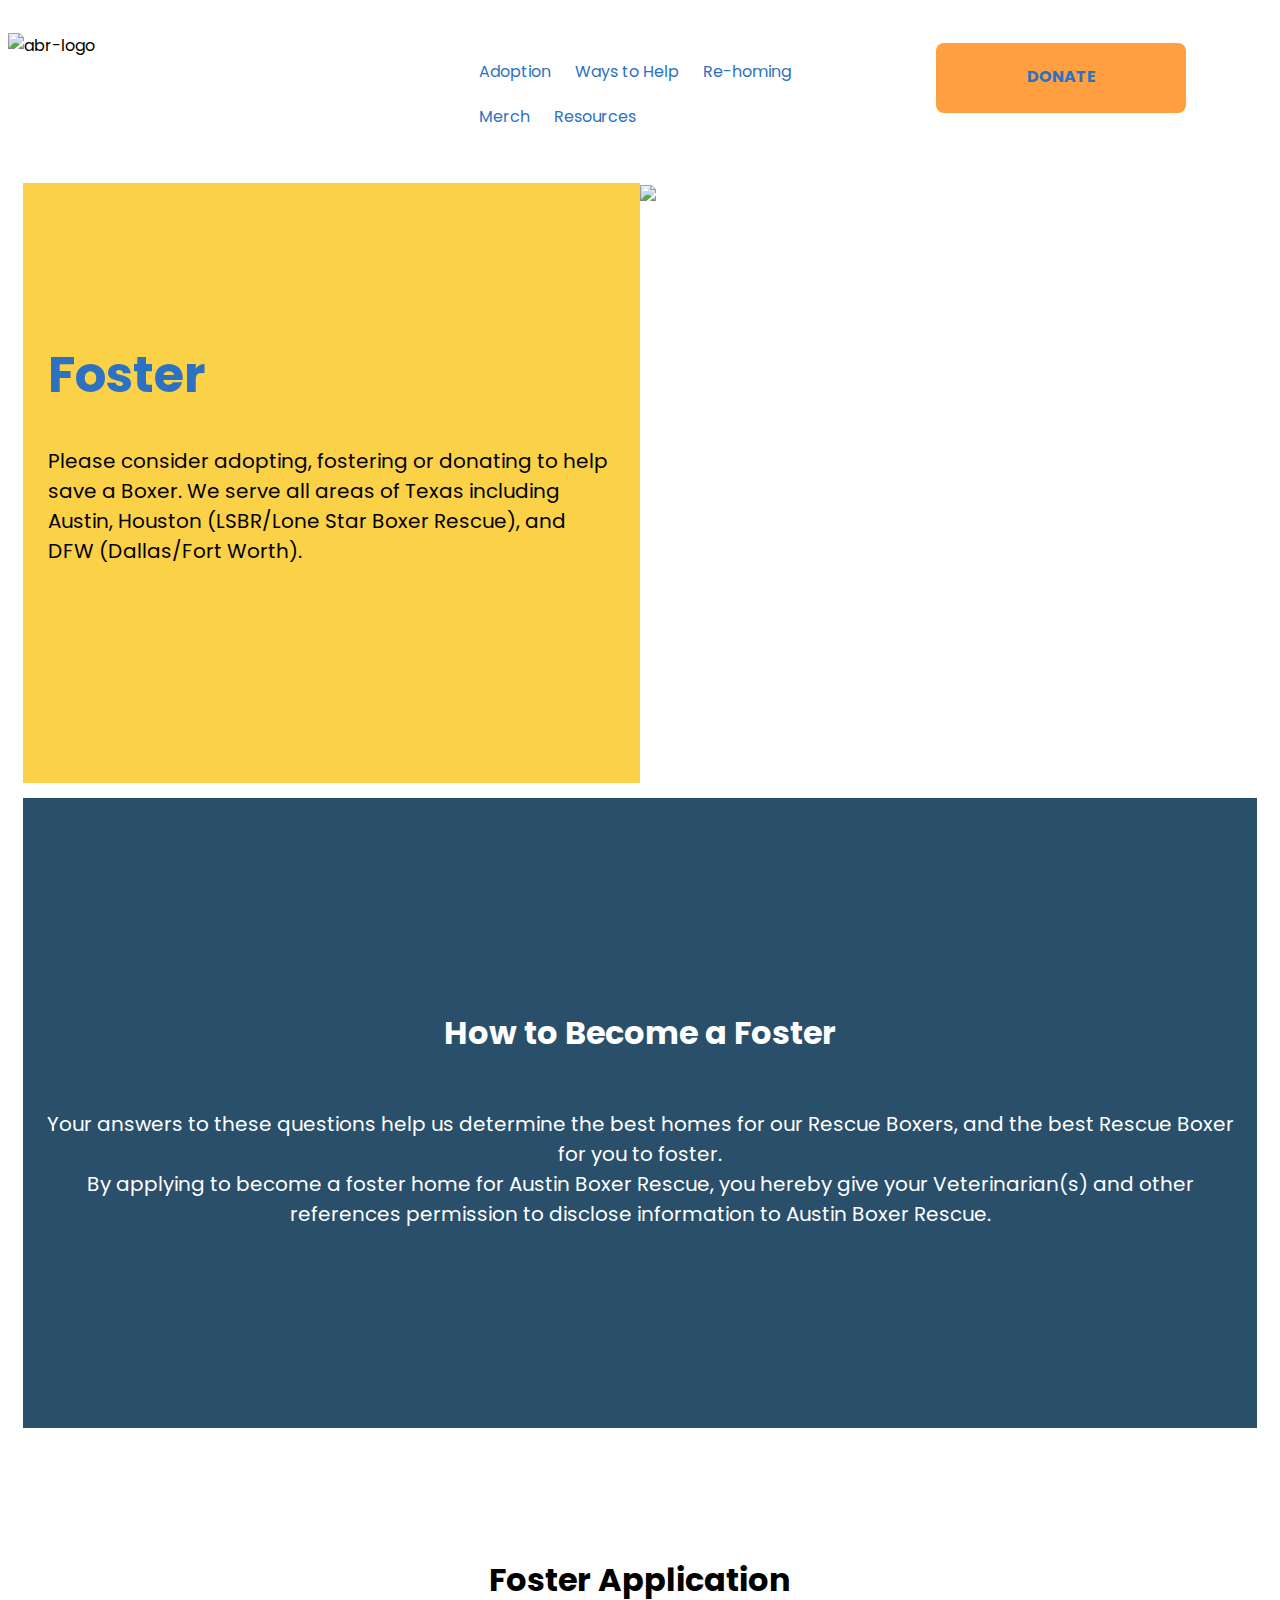
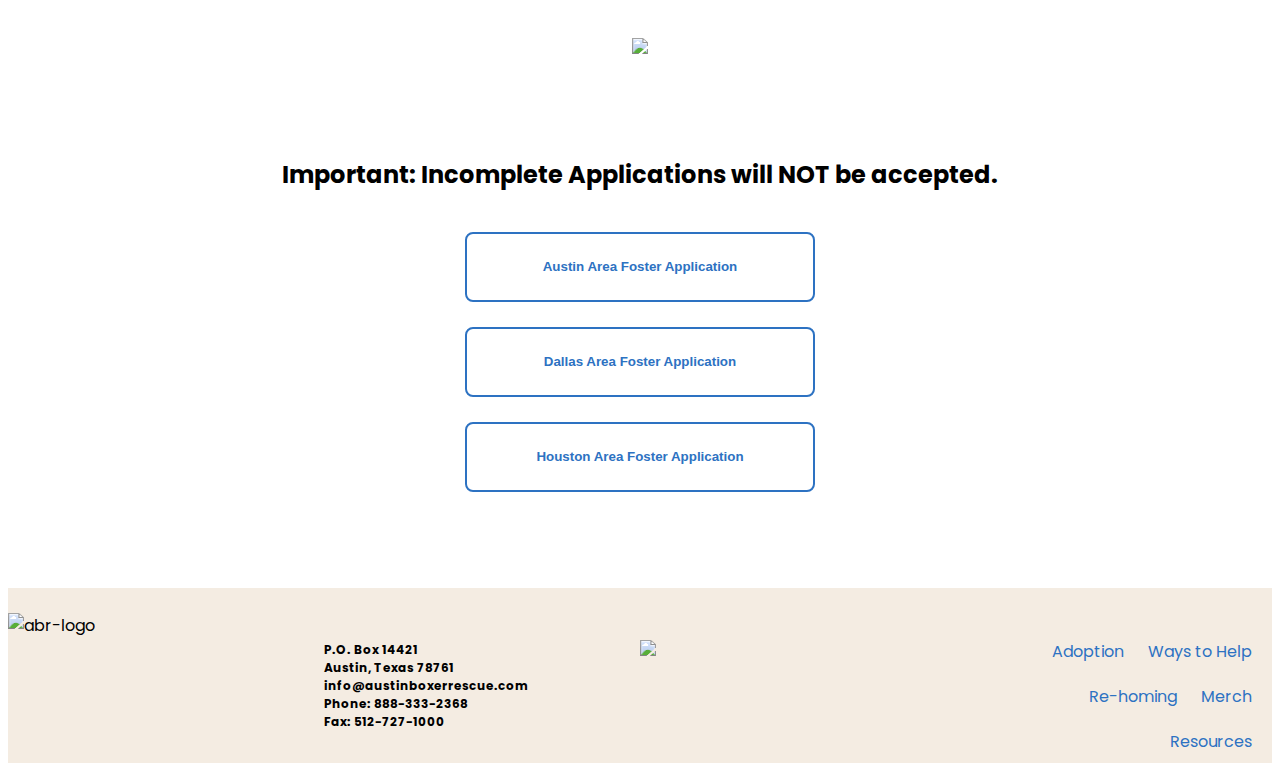
==== UX_UI_HW_18/index.html @ 2d82590b "06.27.21" ====
<!DOCTYPE html>

<!-- Metadata-->
<head> 
<title> Austin Boxer Rescue</title>

<link href="css/style.css" rel="stylesheet" type="text/css">
<link href="https://fonts.googleapis.com/css2?family=Poppins&display=swap" rel="stylesheet">
<link href="https://fonts.googleapis.com/css2?family=Poppins:wght@600&display=swap" rel="stylesheet">
</head>


<body>


<!-- New Nav-->

<div class="navArea">
    <div class="logo">
<img src="/Users/zoefu/Documents/GitHub/UX_UI_HW_18/Assets/abr-logo.png" alt="abr-logo">
    </div>

    <div class="navLink">
        <ul>
            <li>Adoption</li>
            <li>Ways to Help</li>
            <li>Re-homing</li>
            <li>Merch</li>
            <li>Resources</li>
        </ul>
    </div>

    <div class="navButton">
        <h4>DONATE</h4>
    </div>



</div>










<!-- Hero Area -->

<div class="heroArea">
    <div class="contentYellow">
        <h1>Foster</h1>
        <p>Please consider adopting, fostering or donating to help save a Boxer. We serve all areas of Texas including Austin, Houston (LSBR/Lone Star Boxer Rescue), and DFW (Dallas/Fort Worth).</p>
    </div>


    <div class="heroImage">
        <img src="/Users/zoefu/Documents/GitHub/UX_UI_HW_18/Assets/foster-hero.png">

    

    </div>

</div>



<div class="secondaryArea">
    <h3>How to Become a Foster</h3>
    <p>Your answers to these questions help us determine the best homes for our Rescue Boxers, and the best Rescue Boxer for you to foster. <br>

        By applying to become a foster home for Austin Boxer Rescue, you hereby give your Veterinarian(s) and other references permission to disclose information to Austin Boxer Rescue.</p>

</div>

<div class="tertiaryArea">
    <h3>Foster Application</h3>
    <div class="icon">
    <img src="/Users/zoefu/Documents/GitHub/UX_UI_HW_18/Assets/WarningCircle.png">
    </div>

    <h5>Important: Incomplete Applications will NOT be accepted.</h5>
    
    <button class="buttonSecondary">
        <h4>Austin Area Foster Application</h4>
    </button>  
    
    <br>
    <button class="buttonSecondary">
        <h4>Dallas Area Foster Application</h4>
    </button>

    <br>

    <button class="buttonSecondary">
        <h4>Houston Area Foster Application</h4>
    </button>



</div>

</body>

<!-- Footer Area -->

    <div class="footerArea">
        <div class="logoFooter">
            <img src="/Users/zoefu/Documents/GitHub/UX_UI_HW_18/Assets/abr-logo.png" alt="abr-logo">
        </div>

        <div class="contactFooter">
            <h6>P.O. Box 14421 <br>
                Austin, Texas 78761
            <br>
            info@austinboxerrescue.com<br>
            Phone: 888-333-2368 <br>
            Fax: 512-727-1000</h6>
        </div>

        <div class="social">
           <img src="/Users/zoefu/Documents/GitHub/UX_UI_HW_18/Assets/social.png">
        </div>


        <div class="footerLink">
            <ul>
                <li>Adoption</li>
                <li>Ways to Help</li>
                <li>Re-homing</li>
                <li>Merch</li>
                <li>Resources</li>
            </ul>
        </div>
    
   
    
    
    



</div>
---- UX_UI_HW_18/css/style.css ----
body{
    font-family: 'Poppins', sans-serif;
}

h1{
font-weight: bold;
font-size: 50px;
color: #2D72C2;
}

h2{
font-style: normal;
font-weight: bold;
font-size: 42px;
}

h3{
    font-size: 32px;
}
h4{
    color:#2D72C2;
}

h5{

    font-size: 24px;
}

h6{
    font-size: 12px;
}

p{
font-size: 20px;
}




/* Nav*/
.navArea{
    display: grid;
    grid-template-columns: 1fr 1fr 1fr;
    grid-template-areas: 
    "logo navLink navButton";
    height: 150px;
    padding-top: 25px;
    align-content: space-between;
}


.logo{
    width: auto;
    height: 80px;
}



.navLink{
    text-align: left;
    color:#2D72C2;
    font-weight: 400;
    text-decoration: none;


}

ul > li {
    list-style-type: none; 
    display: inline-block;
    padding: 10px;
    text-align: right;

}


.navButton{
    height: 70px;
    width: 250px;
    text-align:center;
    background-color: #FF9F41;
    border-radius: 8px;
    cursor: pointer;
    margin: 0 auto;
    display: block;
    margin-top: 10px;
}







/* Main Layout*/

.heroArea{
    display:grid;
    grid-template-columns: 50% 50%;
    grid-template-areas: 
    "contentYellow heroImage";
    height: 600px;
    padding-right: 15px;
    padding-left: 15px;
}

.contentYellow{
    grid-area: contentYellow;
    background-color: #FBD148;
    align-items: flex-start;
    padding-left: 25px;
    padding-right: 25px;
    padding-top:120px;


}


.heroImage{
    grid-area: heroImage;
    object-fit: cover;
    overflow: hidden;
    

}

.secondaryArea{
    display:flex;
    flex-direction: column;
    height: 600px;
    padding: 15px;
    margin: 15px;
    background-color: #294F6B;
    justify-content: center;
    color:white;    
    text-align: center;

}


 .tertiaryArea{
    display:flex;
    flex-direction: column;
    height: 700px;
    padding: 15px;
    margin: 15px;
    justify-content: center;
    font: white;
    text-align: center;

}


/*Unique*/

.fellowOrgs{
    display:grid;
    grid-template-columns: 50% 50%;
    grid-template-rows: 2;
    grid-template-areas: 
    "fellowTitle fellowTitle"
    "legacyOrg lonestar";
    height: 600px;
    padding-right: 15px;
    padding-left: 15px;
}

.fellowTitle{
    grid-area: fellowTitle;
    text-align: center;
    padding-top: 20px;

}
.legacyOrg{
    grid-area: legacyOrg;
    text-align: center;

}
 .lonestar{
        grid-area: lonestar;
        text-align: center;

    }


.locationSnippet{
    height: 100px;
    background-color: #294F6B;
    text-align: center;
    color: white;
    padding: 20px;
    margin-left: 15px;
    margin-right: 15px;

}

.mission{
    height: 400px;
    background-color: #F4ECE2;
    text-align: center;
    padding: 20px;
    margin-left: 15px;
    margin-right: 15px;
    align-items: center;
}

    

/*Button and Images*/


.buttonPrimary{

    height: 70px;
    width: 350px;
    text-align:center;
    background-color: #2D72C2;
    color: white;
    text-decoration: none;
    border-radius: 8px;
    cursor: pointer;
    margin: 0 auto;
    display: block;
    position: absolute;



}


.buttonSecondary{

    height: 70px;
    width: 350px;
    text-align:center;
    border: 2px solid #2D72C2;
    background-color: white;
    color:  #2D72C2;
    text-decoration: none;
    border-radius: 8px;
    cursor: pointer;
    margin: 0 auto;
    display: block;


}

.icon{
    width: auto;
    height: 80px;
}










/* Footer*/

.footerArea{
    
    display: grid;
    grid-template-columns: 1fr 1fr 1fr 1fr;
    grid-template-areas: 
    "logoFooter contactFooter social footerLink";
    height: 150px;
    padding-top: 25px;
    background-color: #F4ECE2;
    
}


.logoFooter{
    width: auto;
    height: 80px;
}


.contactFooter{
    width: auto;

}

.social{
    width: 25%;
    height: 80px;
    padding-top: 25px;
}


.footerLink{

    text-align: right;
    color:#2D72C2;
    font-weight: 400;
    text-decoration: none;
    padding-right: 10px;


}




/*Media Queries*/

@media (max-width: 600px){

    .heroArea{
        grid-template-columns: 100%;
        grid-template-rows: 50% 50%;
        grid-template-areas: 
        "contentYellow" 
        "heroImage";
        height: 1200px;
    }


}
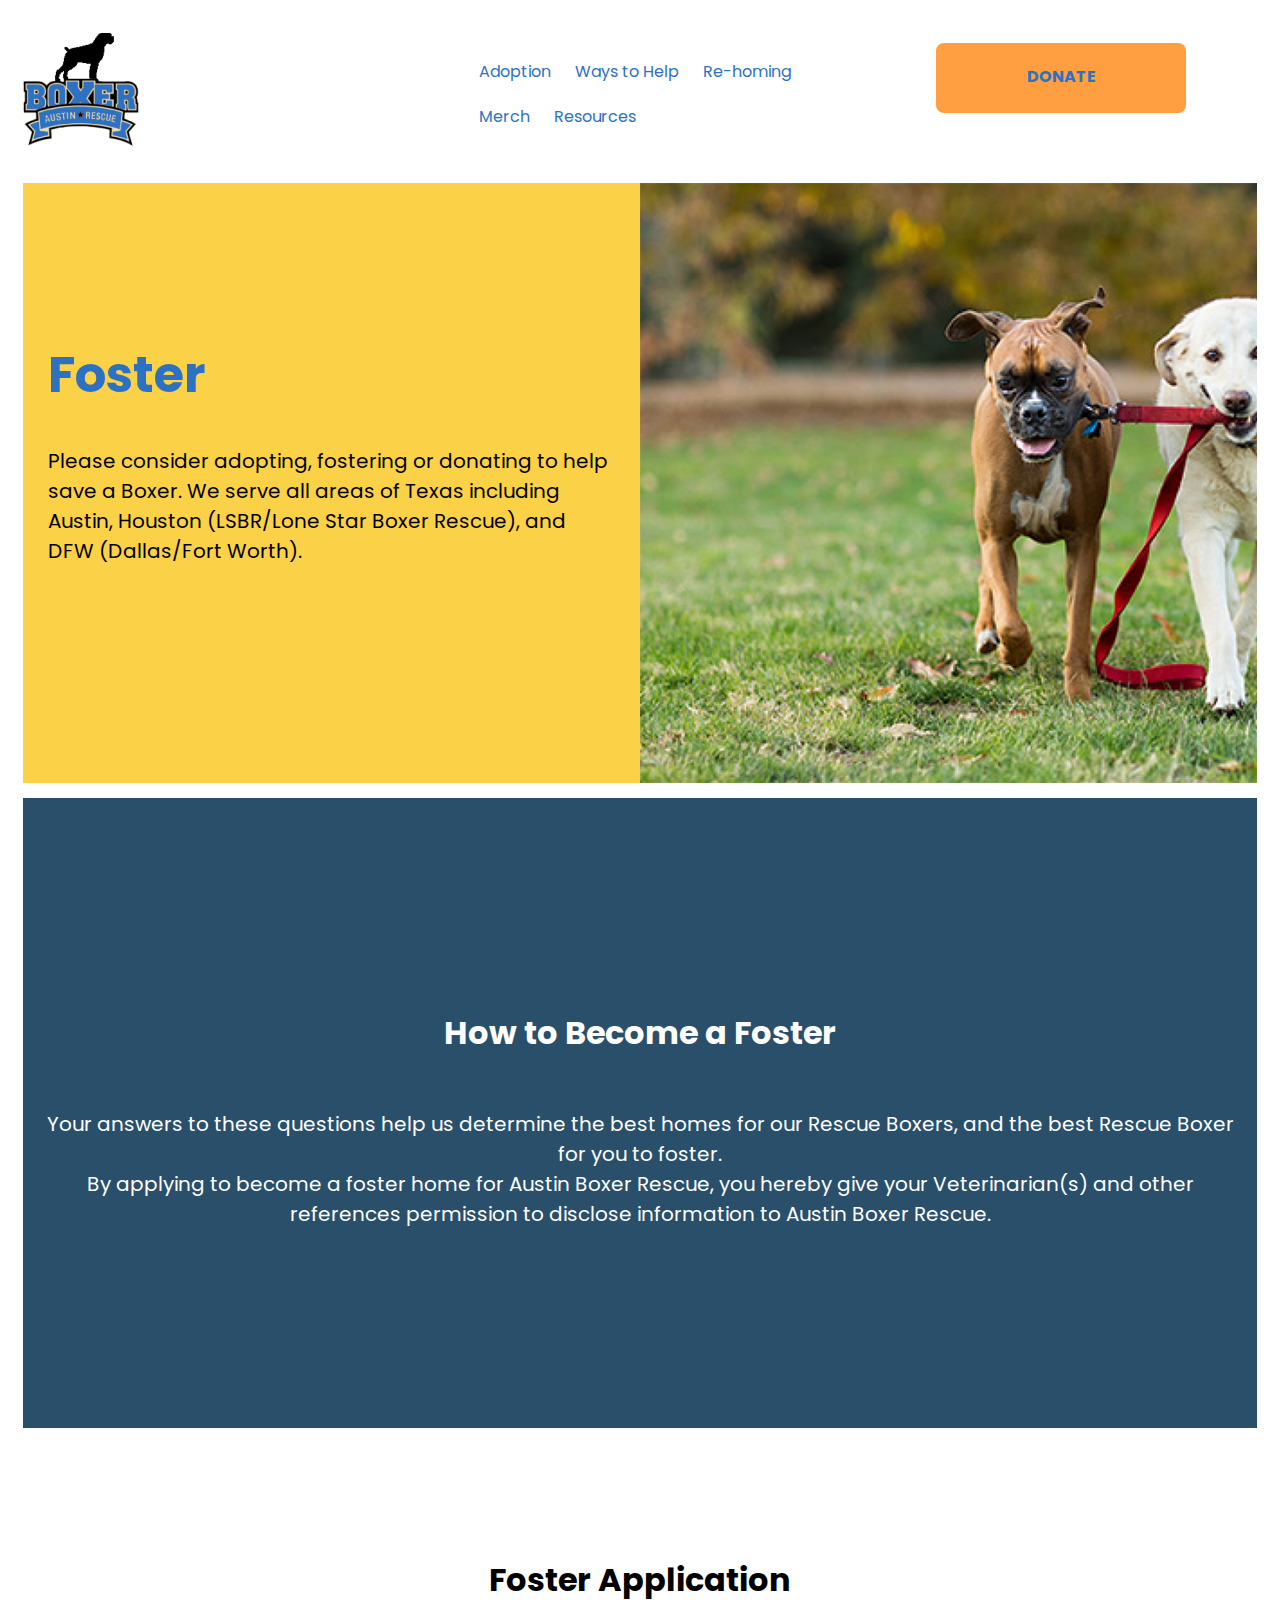
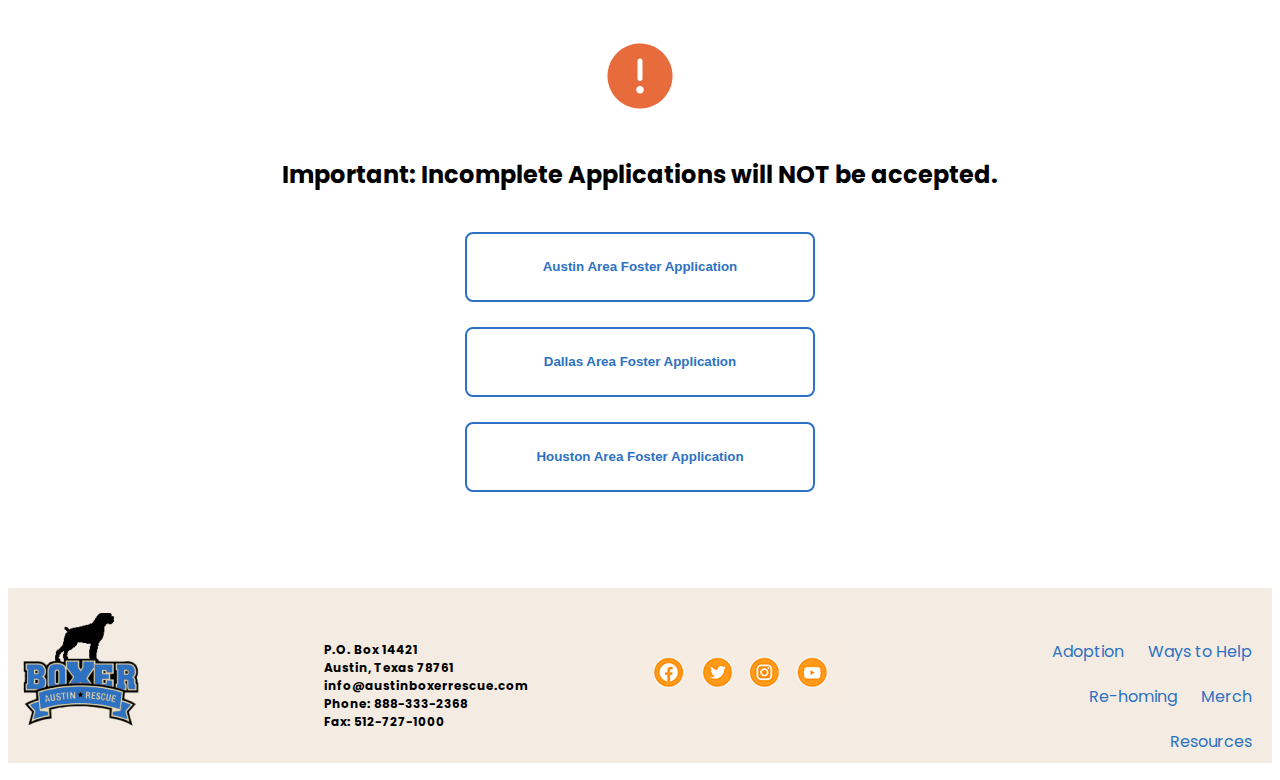
==== commit 4e5c5226: "07.01.21" ====
--- a/UX_UI_HW_18/index.html
+++ b/UX_UI_HW_18/index.html
@@ -17,7 +17,7 @@
 
 <div class="navArea">
     <div class="logo">
-<img src="/Users/zoefu/Documents/GitHub/UX_UI_HW_18/Assets/abr-logo.png" alt="abr-logo">
+<img src="Assets/abr-logo.png" alt="abr-logo">
     </div>
 
     <div class="navLink">
@@ -57,7 +57,7 @@
 
 
     <div class="heroImage">
-        <img src="/Users/zoefu/Documents/GitHub/UX_UI_HW_18/Assets/foster-hero.png">
+        <img src="Assets/foster-hero.png">
 
     
 
@@ -78,7 +78,7 @@
 <div class="tertiaryArea">
     <h3>Foster Application</h3>
     <div class="icon">
-    <img src="/Users/zoefu/Documents/GitHub/UX_UI_HW_18/Assets/WarningCircle.png">
+    <img src="Assets/WarningCircle.png">
     </div>
 
     <h5>Important: Incomplete Applications will NOT be accepted.</h5>
@@ -108,7 +108,7 @@
 
     <div class="footerArea">
         <div class="logoFooter">
-            <img src="/Users/zoefu/Documents/GitHub/UX_UI_HW_18/Assets/abr-logo.png" alt="abr-logo">
+            <img src="Assets/abr-logo.png" alt="abr-logo">
         </div>
 
         <div class="contactFooter">
@@ -121,7 +121,7 @@
         </div>
 
         <div class="social">
-           <img src="/Users/zoefu/Documents/GitHub/UX_UI_HW_18/Assets/social.png">
+           <img src="Assets/social.png">
         </div>
 
 
